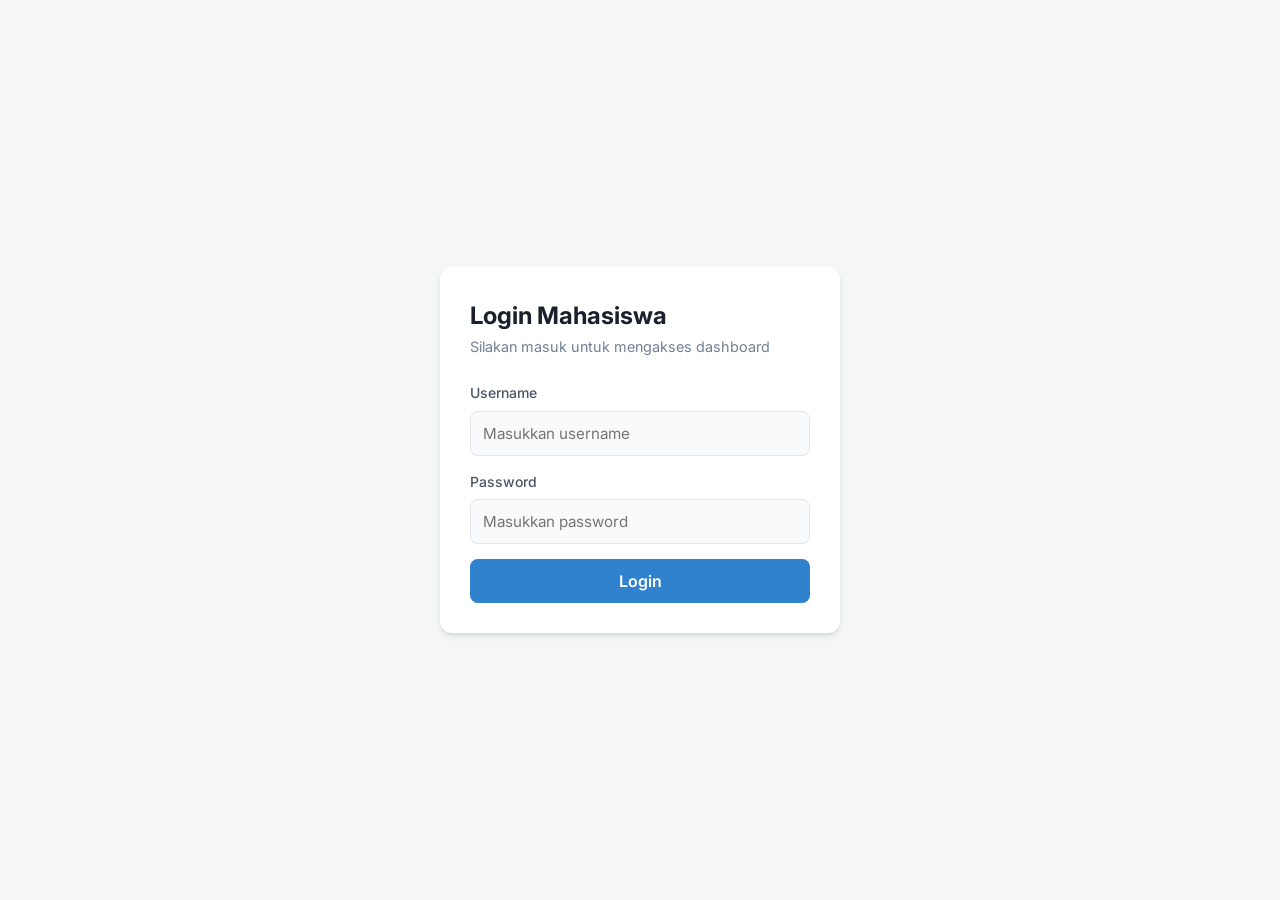
==== frontend/index.html @ 391fcde4 "Initial push for student notes app" ====
<!DOCTYPE html>
<html lang="id">
<head>
    <meta charset="UTF-8">
    <meta name="viewport" content="width=device-width, initial-scale=1.0">
    <title>Login Mahasiswa</title>
    <link rel="stylesheet" href="style.css">
</head>
<body class="center-layout">

<div class="card login-card">
    <h1>Login Mahasiswa</h1>
    <p class="subtitle">Silakan masuk untuk mengakses dashboard</p>

    <div class="form-group">
        <label for="username">Username</label>
        <input type="text" id="username" placeholder="Masukkan username">
    </div>
    
    <div class="form-group">
        <label for="password">Password</label>
        <input type="password" id="password" placeholder="Masukkan password">
    </div>

    <button onclick="login()" class="btn-primary">Login</button>
</div>

<script src="script.js"></script>
</body>
</html>
---- frontend/style.css ----
@import url('https://fonts.googleapis.com/css2?family=Inter:wght@400;500;600;700&display=swap');

* {
    box-sizing: border-box;
    margin: 0;
    padding: 0;
}

body {
    font-family: 'Inter', sans-serif;
    background: #f4f7f6;
    color: #2d3748;
    line-height: 1.6;
}

.center-layout {
    display: flex;
    justify-content: center;
    align-items: center;
    min-height: 100vh;
}

.container {
    max-width: 1000px;
    margin: 40px auto;
    padding: 0 20px;
}

.header {
    display: flex;
    justify-content: space-between;
    align-items: center;
    margin-bottom: 30px;
}

.card {
    background: #ffffff;
    padding: 30px;
    border-radius: 12px;
    box-shadow: 0 4px 6px -1px rgba(0, 0, 0, 0.1), 0 2px 4px -1px rgba(0, 0, 0, 0.06);
}

.login-card {
    width: 100%;
    max-width: 400px;
}

.grid-layout {
    display: grid;
    grid-template-columns: 1fr 1fr;
    gap: 30px;
}

@media (max-width: 768px) {
    .grid-layout {
        grid-template-columns: 1fr;
    }
}

h1 {
    font-size: 1.5rem;
    font-weight: 700;
    color: #1a202c;
}

h2 {
    font-size: 1.25rem;
    font-weight: 600;
    margin-bottom: 20px;
    color: #2d3748;
    border-bottom: 2px solid #edf2f7;
    padding-bottom: 10px;
}

.subtitle {
    color: #718096;
    margin-bottom: 24px;
    font-size: 0.9rem;
}

.form-group {
    margin-bottom: 15px;
}

.grid-2-cols {
    display: grid;
    grid-template-columns: 1fr 1fr;
    gap: 15px;
}

label {
    display: block;
    font-size: 0.875rem;
    font-weight: 500;
    margin-bottom: 6px;
    color: #4a5568;
}

input, textarea {
    width: 100%;
    padding: 12px;
    border: 1px solid #e2e8f0;
    border-radius: 8px;
    font-family: inherit;
    font-size: 0.95rem;
    transition: all 0.2s;
    background-color: #f8fafc;
}

input:focus, textarea:focus {
    outline: none;
    border-color: #3182ce;
    box-shadow: 0 0 0 3px rgba(49, 130, 206, 0.15);
    background-color: #ffffff;
}

button {
    width: 100%;
    padding: 12px 20px;
    border: none;
    border-radius: 8px;
    font-size: 1rem;
    font-weight: 600;
    cursor: pointer;
    transition: all 0.2s;
    font-family: inherit;
}

.btn-primary {
    background: #3182ce;
    color: white;
}

.btn-primary:hover {
    background: #2b6cb0;
}

.btn-danger {
    background: #e53e3e;
    color: white;
    width: auto;
    padding: 8px 16px;
}

.btn-danger:hover {
    background: #c53030;
}

/* List Items Styling */
.list-container {
    margin-top: 30px;
    display: flex;
    flex-direction: column;
    gap: 15px;
}

.data-item {
    background: #f8fafc;
    border: 1px solid #e2e8f0;
    padding: 15px;
    border-radius: 8px;
    position: relative;
    transition: transform 0.2s;
}

.data-item:hover {
    transform: translateY(-2px);
    box-shadow: 0 2px 4px rgba(0,0,0,0.05);
}

.data-item h3 {
    font-size: 1.1rem;
    color: #2d3748;
    margin-bottom: 5px;
}

.data-item p {
    color: #4a5568;
    font-size: 0.9rem;
    margin-bottom: 4px;
}

.delete-btn {
    position: absolute;
    top: 15px;
    right: 15px;
    background: transparent;
    color: #e53e3e;
    width: auto;
    padding: 0;
    font-size: 0.85rem;
}

.delete-btn:hover {
    background: transparent;
    color: #c53030;
    text-decoration: underline;
}
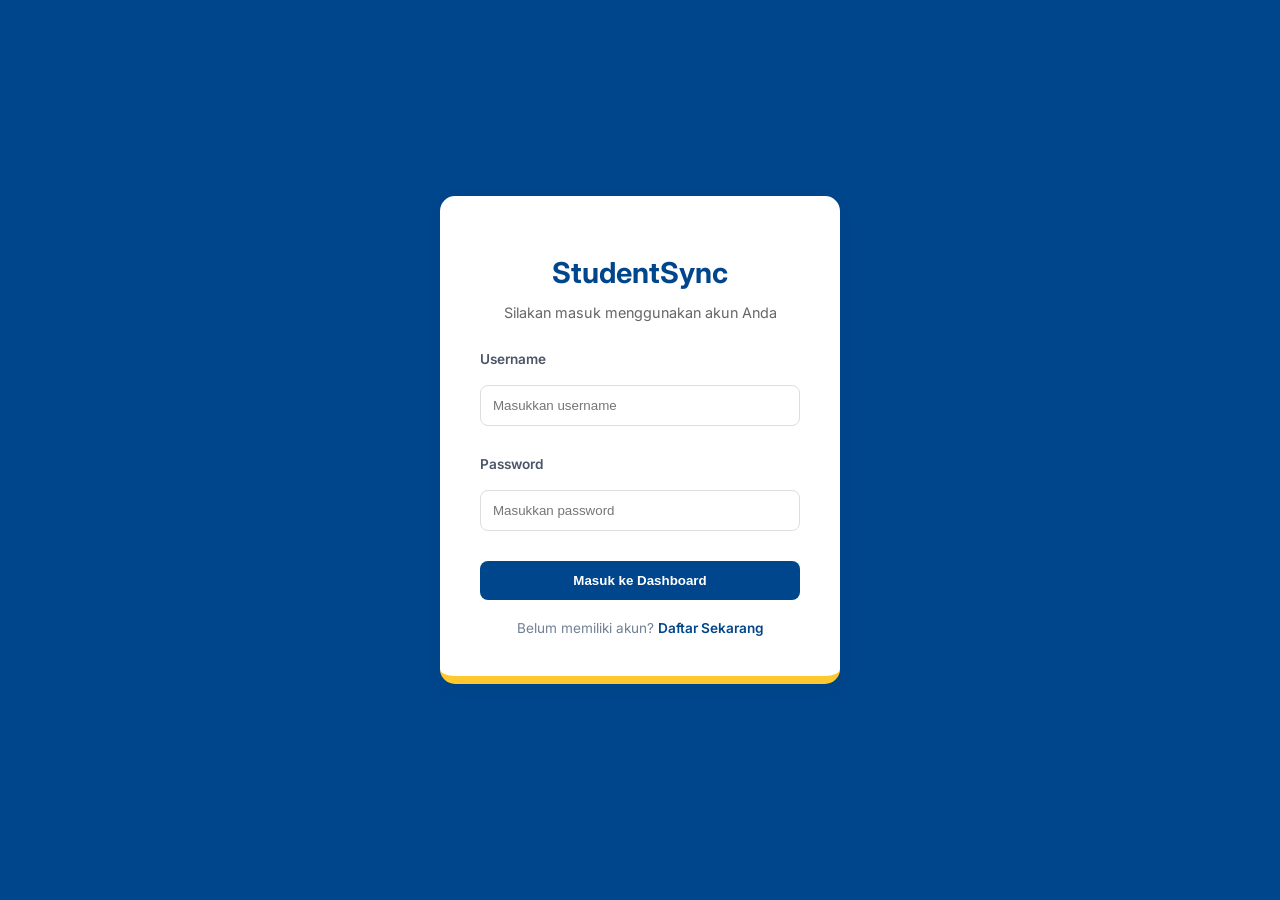
==== commit 6334f568: "Update: Menambahkan fitur dashboard terpisah, grouping, dan mock data" ====
--- a/frontend/index.html
+++ b/frontend/index.html
@@ -3,28 +3,129 @@
 <head>
     <meta charset="UTF-8">
     <meta name="viewport" content="width=device-width, initial-scale=1.0">
-    <title>Login Mahasiswa</title>
+    <title>Login - StudentSync</title>
+    <link href="https://fonts.googleapis.com/css2?family=Inter:wght@400;500;600;700&display=swap" rel="stylesheet">
     <link rel="stylesheet" href="style.css">
+    <style>
+        /* Style khusus untuk halaman login agar berada di tengah */
+        body.login-body {
+            background-color: var(--its-blue);
+            display: flex;
+            justify-content: center;
+            align-items: center;
+            height: 100vh;
+            margin: 0;
+            overflow: hidden;
+        }
+
+        .login-card {
+            width: 100%;
+            max-width: 400px;
+            padding: 40px;
+            border-bottom: 8px solid var(--its-gold);
+            animation: fadeIn 0.5s ease-in-out;
+        }
+
+        .login-header {
+            text-align: center;
+            margin-bottom: 30px;
+        }
+
+        .login-header h1 {
+            color: var(--its-blue);
+            font-size: 1.8rem;
+            margin-bottom: 10px;
+        }
+
+        .login-header p {
+            color: #666;
+            font-size: 0.9rem;
+        }
+
+        .form-group {
+            margin-bottom: 20px;
+        }
+
+        .form-group label {
+            display: block;
+            margin-bottom: 8px;
+            font-weight: 600;
+            font-size: 0.85rem;
+            color: #4a5568;
+        }
+
+        .footer-text {
+            text-align: center;
+            margin-top: 20px;
+            font-size: 0.85rem;
+            color: #718096;
+        }
+
+        .footer-text a {
+            color: var(--its-blue);
+            text-decoration: none;
+            font-weight: 600;
+        }
+
+        @keyframes fadeIn {
+            from { opacity: 0; transform: translateY(-20px); }
+            to { opacity: 1; transform: translateY(0); }
+        }
+    </style>
 </head>
-<body class="center-layout">
+<body class="login-body">
 
-<div class="card login-card">
-    <h1>Login Mahasiswa</h1>
-    <p class="subtitle">Silakan masuk untuk mengakses dashboard</p>
+    <div class="card login-card">
+        <div class="login-header">
+            <h1>StudentSync</h1>
+            <p>Silakan masuk menggunakan akun Anda</p>
+        </div>
 
-    <div class="form-group">
-        <label for="username">Username</label>
-        <input type="text" id="username" placeholder="Masukkan username">
-    </div>
-    
-    <div class="form-group">
-        <label for="password">Password</label>
-        <input type="password" id="password" placeholder="Masukkan password">
+        <div id="login-form">
+            <div class="form-group">
+                <label for="username">Username</label>
+                <input type="text" id="username" placeholder="Masukkan username" class="its-input">
+            </div>
+
+            <div class="form-group">
+                <label for="password">Password</label>
+                <input type="password" id="password" placeholder="Masukkan password" class="its-input">
+            </div>
+
+            <button onclick="login()" id="login-btn" class="btn-save">
+                Masuk ke Dashboard
+            </button>
+        </div>
+
+        <div class="footer-text">
+            Belum memiliki akun? <a href="#" onclick="showRegister()">Daftar Sekarang</a>
+        </div>
     </div>
 
-    <button onclick="login()" class="btn-primary">Login</button>
-</div>
-
-<script src="script.js"></script>
+    <script src="script.js"></script>
+    <script>
+        // Fungsi tambahan khusus interaksi di halaman login
+        function showRegister() {
+            const formBox = document.querySelector('.login-card');
+            formBox.innerHTML = `
+                <div class="login-header">
+                    <h1>Daftar Akun</h1>
+                    <p>Buat akun baru untuk akses StudentSync</p>
+                </div>
+                <div class="form-group">
+                    <label>Username / NRP Baru</label>
+                    <input type="text" id="reg-user" placeholder="Buat username" class="its-input">
+                </div>
+                <div class="form-group">
+                    <label>Password</label>
+                    <input type="password" id="reg-pass" placeholder="Buat password" class="its-input">
+                </div>
+                <button onclick="doRegister()" class="btn-save">Registrasi</button>
+                <div class="footer-text">
+                    Sudah punya akun? <a href="#" onclick="location.reload()">Login</a>
+                </div>
+            `;
+        }
+    </script>
 </body>
 </html>
--- a/frontend/style.css
+++ b/frontend/style.css
@@ -1,198 +1,21 @@
-@import url('https://fonts.googleapis.com/css2?family=Inter:wght@400;500;600;700&display=swap');
+:root {
+    --its-blue: #00468C; --its-gold: #FFC82E; --its-green: #28A745;
+    --its-white: #FFFFFF; --its-gray: #F8F9FA;
+}
+* { box-sizing: border-box; }
+body { font-family: 'Inter', sans-serif; background: var(--its-gray); margin: 0; display: flex; }
 
-* {
-    box-sizing: border-box;
-    margin: 0;
-    padding: 0;
-}
+.sidebar { width: 250px; height: 100vh; background: var(--its-blue); color: white; padding: 20px; position: fixed; }
+.sidebar h2 { color: var(--its-gold); text-align: center; margin-bottom: 30px; }
+.nav-link { display: block; color: white; text-decoration: none; padding: 15px; border-radius: 8px; margin-bottom: 10px; }
+.nav-link:hover, .nav-link.active { background: rgba(255,255,255,0.1); border-left: 4px solid var(--its-gold); }
 
-body {
-    font-family: 'Inter', sans-serif;
-    background: #f4f7f6;
-    color: #2d3748;
-    line-height: 1.6;
-}
+.main-content { margin-left: 250px; padding: 40px; width: calc(100% - 250px); }
+.card { background: white; padding: 25px; border-radius: 15px; box-shadow: 0 4px 15px rgba(0,0,0,0.05); margin-bottom: 20px; }
+.grid-dashboard { display: grid; grid-template-columns: 1.5fr 1fr; gap: 20px; }
 
-.center-layout {
-    display: flex;
-    justify-content: center;
-    align-items: center;
-    min-height: 100vh;
-}
+input, select, textarea { width: 100%; padding: 12px; margin: 10px 0; border: 1px solid #ddd; border-radius: 8px; }
+.btn-save { background: var(--its-blue); color: white; border: none; padding: 12px; border-radius: 8px; cursor: pointer; font-weight: bold; width: 100%; }
+.btn-save:hover { background: #003366; }
 
-.container {
-    max-width: 1000px;
-    margin: 40px auto;
-    padding: 0 20px;
-}
-
-.header {
-    display: flex;
-    justify-content: space-between;
-    align-items: center;
-    margin-bottom: 30px;
-}
-
-.card {
-    background: #ffffff;
-    padding: 30px;
-    border-radius: 12px;
-    box-shadow: 0 4px 6px -1px rgba(0, 0, 0, 0.1), 0 2px 4px -1px rgba(0, 0, 0, 0.06);
-}
-
-.login-card {
-    width: 100%;
-    max-width: 400px;
-}
-
-.grid-layout {
-    display: grid;
-    grid-template-columns: 1fr 1fr;
-    gap: 30px;
-}
-
-@media (max-width: 768px) {
-    .grid-layout {
-        grid-template-columns: 1fr;
-    }
-}
-
-h1 {
-    font-size: 1.5rem;
-    font-weight: 700;
-    color: #1a202c;
-}
-
-h2 {
-    font-size: 1.25rem;
-    font-weight: 600;
-    margin-bottom: 20px;
-    color: #2d3748;
-    border-bottom: 2px solid #edf2f7;
-    padding-bottom: 10px;
-}
-
-.subtitle {
-    color: #718096;
-    margin-bottom: 24px;
-    font-size: 0.9rem;
-}
-
-.form-group {
-    margin-bottom: 15px;
-}
-
-.grid-2-cols {
-    display: grid;
-    grid-template-columns: 1fr 1fr;
-    gap: 15px;
-}
-
-label {
-    display: block;
-    font-size: 0.875rem;
-    font-weight: 500;
-    margin-bottom: 6px;
-    color: #4a5568;
-}
-
-input, textarea {
-    width: 100%;
-    padding: 12px;
-    border: 1px solid #e2e8f0;
-    border-radius: 8px;
-    font-family: inherit;
-    font-size: 0.95rem;
-    transition: all 0.2s;
-    background-color: #f8fafc;
-}
-
-input:focus, textarea:focus {
-    outline: none;
-    border-color: #3182ce;
-    box-shadow: 0 0 0 3px rgba(49, 130, 206, 0.15);
-    background-color: #ffffff;
-}
-
-button {
-    width: 100%;
-    padding: 12px 20px;
-    border: none;
-    border-radius: 8px;
-    font-size: 1rem;
-    font-weight: 600;
-    cursor: pointer;
-    transition: all 0.2s;
-    font-family: inherit;
-}
-
-.btn-primary {
-    background: #3182ce;
-    color: white;
-}
-
-.btn-primary:hover {
-    background: #2b6cb0;
-}
-
-.btn-danger {
-    background: #e53e3e;
-    color: white;
-    width: auto;
-    padding: 8px 16px;
-}
-
-.btn-danger:hover {
-    background: #c53030;
-}
-
-/* List Items Styling */
-.list-container {
-    margin-top: 30px;
-    display: flex;
-    flex-direction: column;
-    gap: 15px;
-}
-
-.data-item {
-    background: #f8fafc;
-    border: 1px solid #e2e8f0;
-    padding: 15px;
-    border-radius: 8px;
-    position: relative;
-    transition: transform 0.2s;
-}
-
-.data-item:hover {
-    transform: translateY(-2px);
-    box-shadow: 0 2px 4px rgba(0,0,0,0.05);
-}
-
-.data-item h3 {
-    font-size: 1.1rem;
-    color: #2d3748;
-    margin-bottom: 5px;
-}
-
-.data-item p {
-    color: #4a5568;
-    font-size: 0.9rem;
-    margin-bottom: 4px;
-}
-
-.delete-btn {
-    position: absolute;
-    top: 15px;
-    right: 15px;
-    background: transparent;
-    color: #e53e3e;
-    width: auto;
-    padding: 0;
-    font-size: 0.85rem;
-}
-
-.delete-btn:hover {
-    background: transparent;
-    color: #c53030;
-    text-decoration: underline;
-}+.note-box { border-left: 5px solid var(--its-green); padding: 10px; background: #f0fff4; margin-bottom: 10px; border-radius: 5px; }
